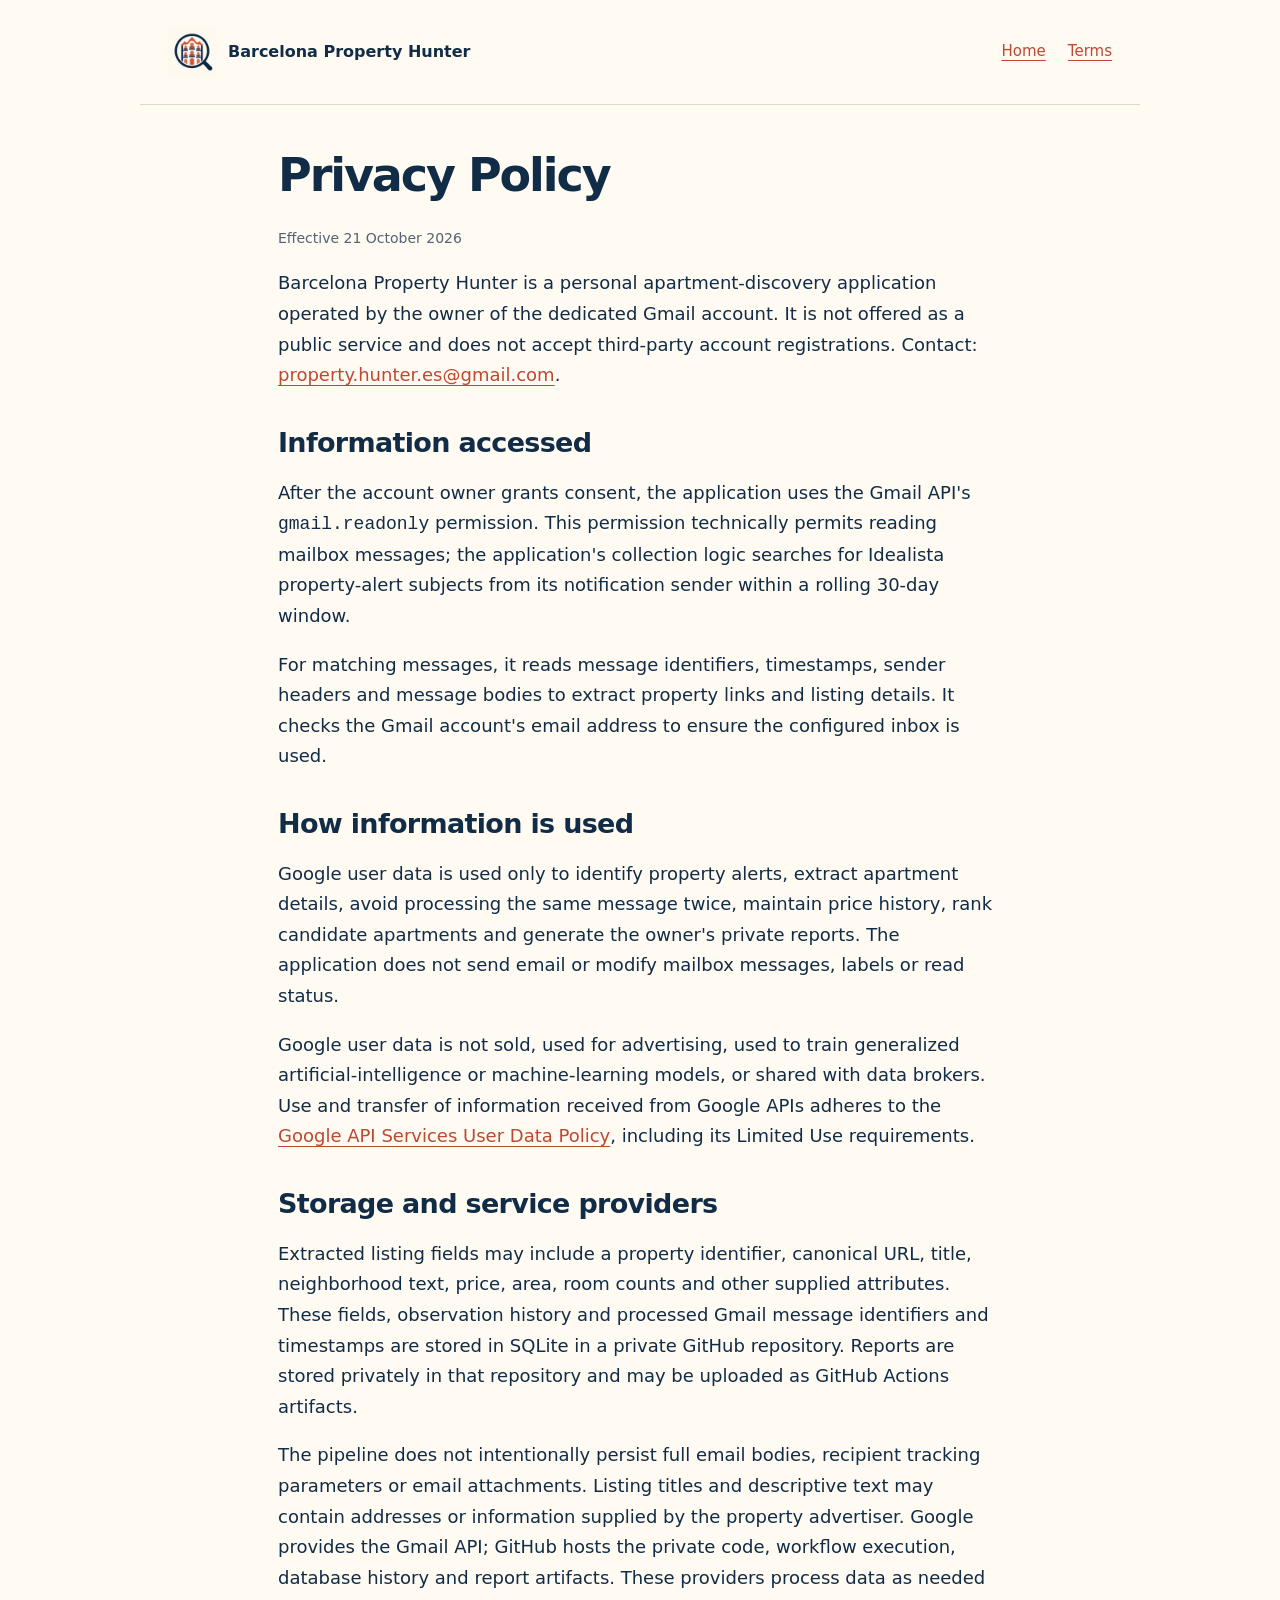
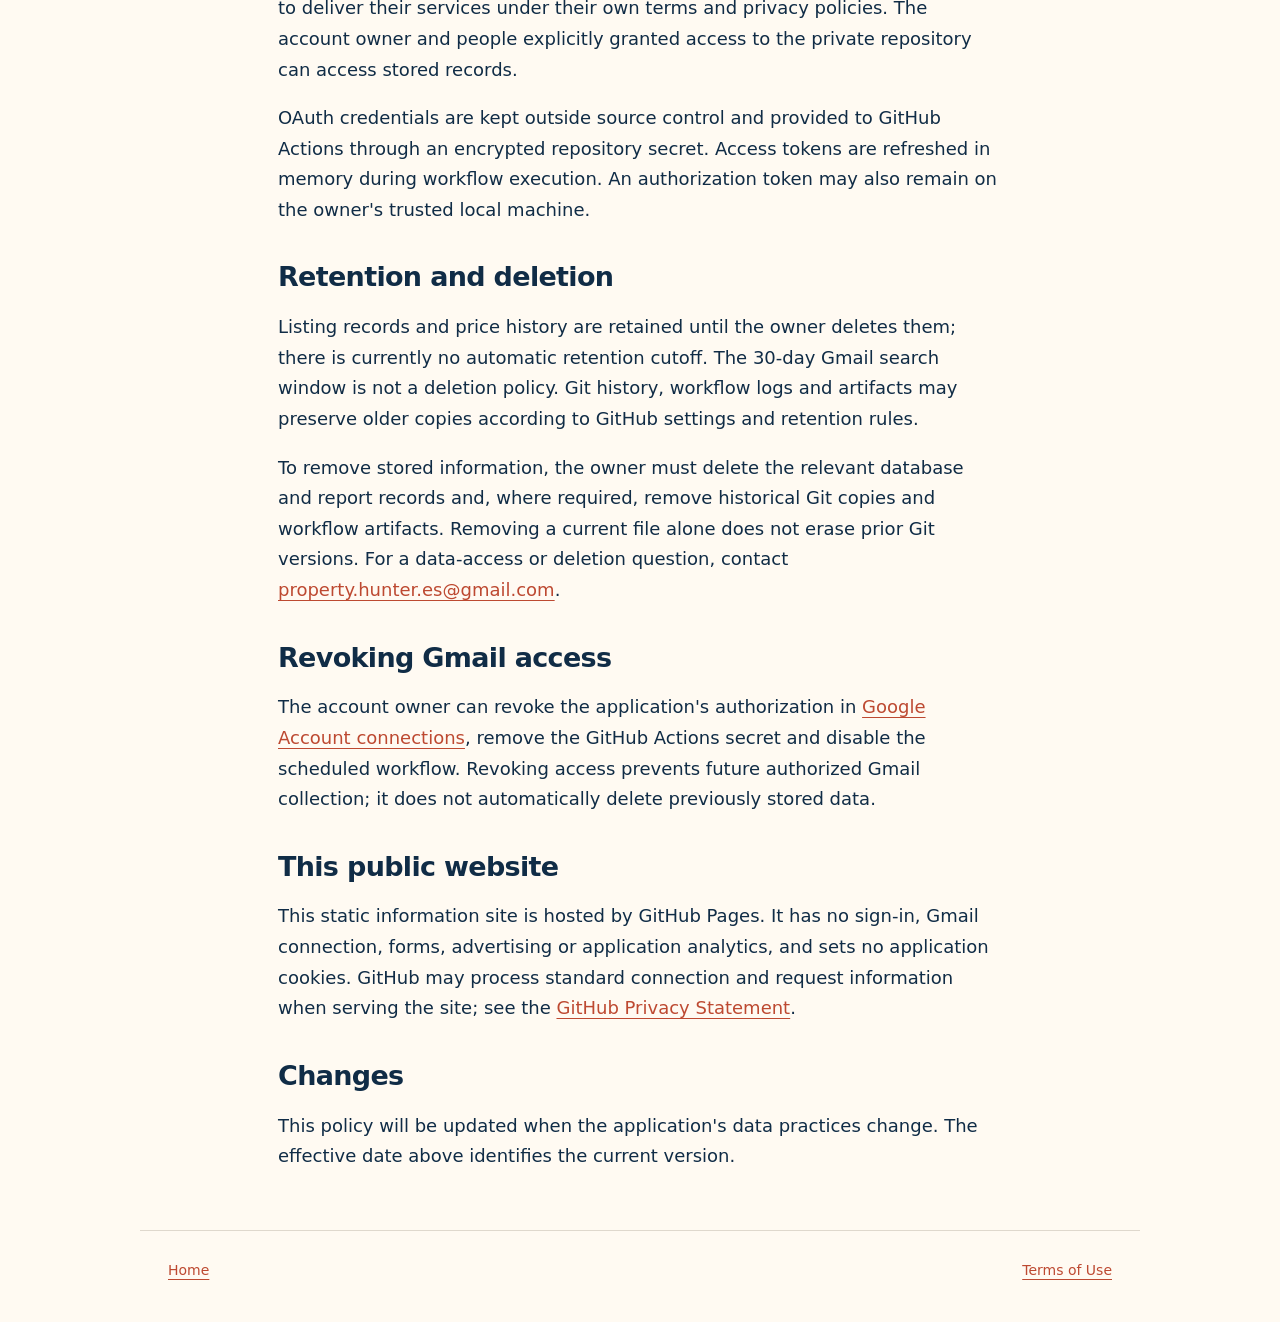
==== privacy.html @ af3b58f5 "Publish Barcelona Property Hunter homepage and privacy information" ====
<!doctype html><html lang="en"><head><meta charset="utf-8"><meta name="viewport" content="width=device-width,initial-scale=1"><title>Privacy Policy — Barcelona Property Hunter</title><link rel="icon" href="assets/logo.png"><link rel="stylesheet" href="style.css"></head><body><header><a href="./"><img src="assets/logo.png" alt="" width="48" height="48">Barcelona Property Hunter</a><nav aria-label="Main navigation"><a href="./">Home</a><a href="terms.html">Terms</a></nav></header><main class="prose"><h1>Privacy Policy</h1><p class="date">Effective 21 October 2026</p>
<p>Barcelona Property Hunter is a personal apartment-discovery application operated by the owner of the dedicated Gmail account. It is not offered as a public service and does not accept third-party account registrations. Contact: <a href="mailto:property.hunter.es@gmail.com">property.hunter.es@gmail.com</a>.</p>
<h2>Information accessed</h2><p>After the account owner grants consent, the application uses the Gmail API's <code>gmail.readonly</code> permission. This permission technically permits reading mailbox messages; the application's collection logic searches for Idealista property-alert subjects from its notification sender within a rolling 30-day window.</p><p>For matching messages, it reads message identifiers, timestamps, sender headers and message bodies to extract property links and listing details. It checks the Gmail account's email address to ensure the configured inbox is used.</p>
<h2>How information is used</h2><p>Google user data is used only to identify property alerts, extract apartment details, avoid processing the same message twice, maintain price history, rank candidate apartments and generate the owner's private reports. The application does not send email or modify mailbox messages, labels or read status.</p><p>Google user data is not sold, used for advertising, used to train generalized artificial-intelligence or machine-learning models, or shared with data brokers. Use and transfer of information received from Google APIs adheres to the <a href="https://developers.google.com/terms/api-services-user-data-policy">Google API Services User Data Policy</a>, including its Limited Use requirements.</p>
<h2>Storage and service providers</h2><p>Extracted listing fields may include a property identifier, canonical URL, title, neighborhood text, price, area, room counts and other supplied attributes. These fields, observation history and processed Gmail message identifiers and timestamps are stored in SQLite in a private GitHub repository. Reports are stored privately in that repository and may be uploaded as GitHub Actions artifacts.</p><p>The pipeline does not intentionally persist full email bodies, recipient tracking parameters or email attachments. Listing titles and descriptive text may contain addresses or information supplied by the property advertiser. Google provides the Gmail API; GitHub hosts the private code, workflow execution, database history and report artifacts. These providers process data as needed to deliver their services under their own terms and privacy policies. The account owner and people explicitly granted access to the private repository can access stored records.</p><p>OAuth credentials are kept outside source control and provided to GitHub Actions through an encrypted repository secret. Access tokens are refreshed in memory during workflow execution. An authorization token may also remain on the owner's trusted local machine.</p>
<h2>Retention and deletion</h2><p>Listing records and price history are retained until the owner deletes them; there is currently no automatic retention cutoff. The 30-day Gmail search window is not a deletion policy. Git history, workflow logs and artifacts may preserve older copies according to GitHub settings and retention rules.</p><p>To remove stored information, the owner must delete the relevant database and report records and, where required, remove historical Git copies and workflow artifacts. Removing a current file alone does not erase prior Git versions. For a data-access or deletion question, contact <a href="mailto:property.hunter.es@gmail.com">property.hunter.es@gmail.com</a>.</p>
<h2>Revoking Gmail access</h2><p>The account owner can revoke the application's authorization in <a href="https://myaccount.google.com/connections">Google Account connections</a>, remove the GitHub Actions secret and disable the scheduled workflow. Revoking access prevents future authorized Gmail collection; it does not automatically delete previously stored data.</p>
<h2>This public website</h2><p>This static information site is hosted by GitHub Pages. It has no sign-in, Gmail connection, forms, advertising or application analytics, and sets no application cookies. GitHub may process standard connection and request information when serving the site; see the <a href="https://docs.github.com/en/site-policy/privacy-policies/github-general-privacy-statement">GitHub Privacy Statement</a>.</p>
<h2>Changes</h2><p>This policy will be updated when the application's data practices change. The effective date above identifies the current version.</p></main><footer><a href="./">Home</a><a href="terms.html">Terms of Use</a></footer></body></html>
---- style.css ----
:root{color-scheme:light;--ink:#102c46;--accent:#bd4931;--paper:#fffaf2;--muted:#536371}*{box-sizing:border-box}body{margin:0;background:var(--paper);color:var(--ink);font:18px/1.7 system-ui,-apple-system,BlinkMacSystemFont,"Segoe UI",sans-serif}a{color:var(--accent);text-underline-offset:4px}a:hover{color:var(--ink)}a:focus-visible{outline:3px solid var(--accent);outline-offset:5px}header,main,footer{max-width:1000px;margin:auto;padding:28px}header{display:flex;justify-content:space-between;align-items:center;gap:24px;border-bottom:1px solid #dfd8cd}header>a{display:flex;align-items:center;gap:12px;color:var(--ink);font-size:16px;font-weight:750;text-decoration:none}header img{width:48px;height:48px}nav{display:flex;gap:22px;font-size:15px}.eyebrow{color:var(--accent);font-size:13px;font-weight:750;letter-spacing:.15em;text-transform:uppercase}.hero{padding:65px 0 45px;max-width:790px}h1{font-size:clamp(38px,6vw,68px);line-height:1.08;letter-spacing:-.045em;margin:18px 0 26px}h2{font-size:27px;line-height:1.25;letter-spacing:-.025em;margin:35px 0 14px}.lead{font-size:23px;line-height:1.55;max-width:720px;color:var(--muted)}.badge{display:inline-block;border:1px solid #d8cabc;border-radius:30px;padding:5px 14px;font-size:14px}.steps{display:grid;grid-template-columns:repeat(3,1fr);gap:30px;padding:20px 0 35px}.steps section{border-top:3px solid var(--accent);padding-top:10px}.steps h2{font-size:21px}.steps p{font-size:16px;color:var(--muted)}.note{background:#f1e9dd;padding:24px 28px;border-radius:12px;margin:30px 0}.prose{max-width:780px;padding-bottom:40px}.prose h1{font-size:46px}.prose li{margin-bottom:8px}.date,footer{font-size:14px;color:var(--muted)}footer{border-top:1px solid #dfd8cd;display:flex;flex-wrap:wrap;justify-content:space-between;gap:14px;padding-bottom:40px}@media(max-width:600px){header{align-items:flex-start;flex-direction:column;padding:20px}main,footer{padding:20px}.hero{padding-top:35px}.steps{grid-template-columns:1fr;gap:8px}.lead{font-size:20px}nav{gap:18px}.prose h1{font-size:37px}}
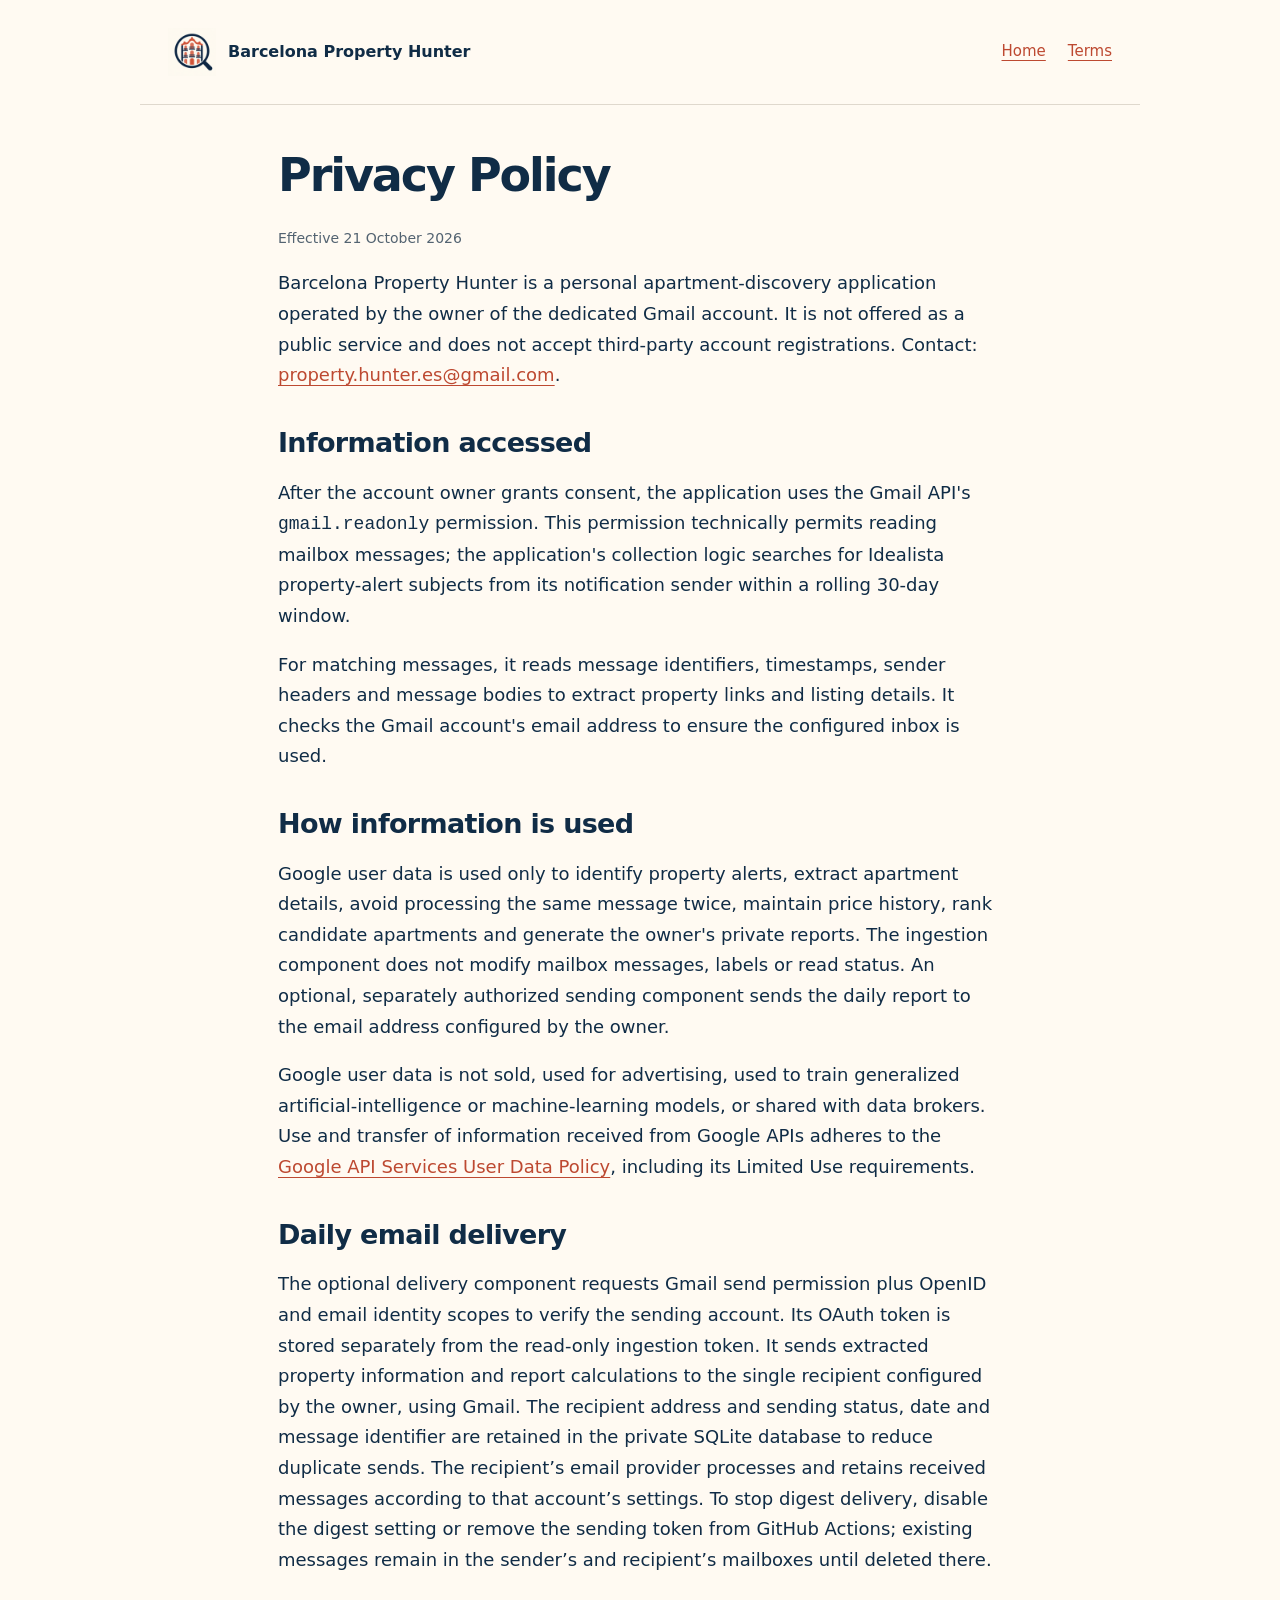
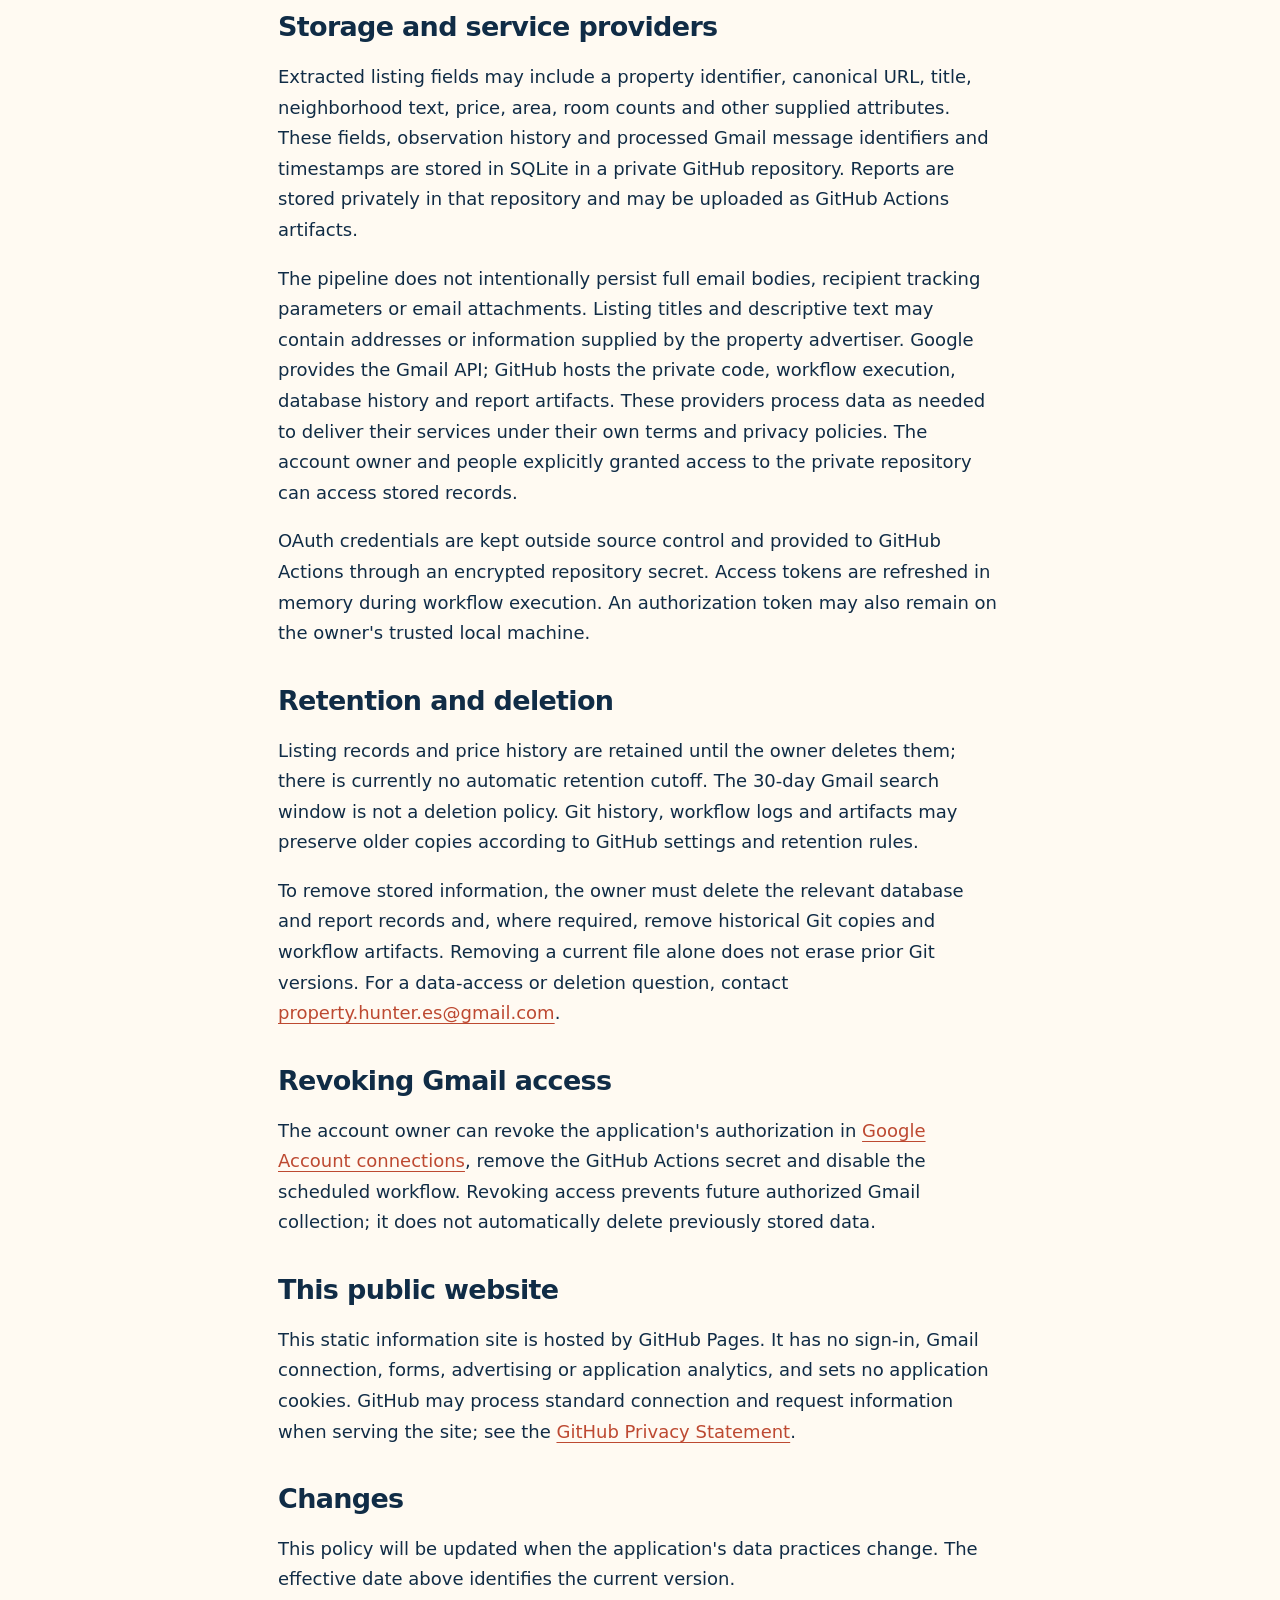
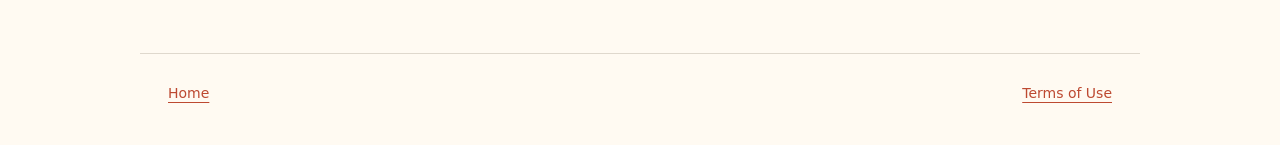
==== commit d382a2d6: "Disclose optional Gmail digest delivery and retention" ====
--- a/privacy.html
+++ b/privacy.html
@@ -1,8 +1,8 @@
 <!doctype html><html lang="en"><head><meta charset="utf-8"><meta name="viewport" content="width=device-width,initial-scale=1"><title>Privacy Policy — Barcelona Property Hunter</title><link rel="icon" href="assets/logo.png"><link rel="stylesheet" href="style.css"></head><body><header><a href="./"><img src="assets/logo.png" alt="" width="48" height="48">Barcelona Property Hunter</a><nav aria-label="Main navigation"><a href="./">Home</a><a href="terms.html">Terms</a></nav></header><main class="prose"><h1>Privacy Policy</h1><p class="date">Effective 21 October 2026</p>
 <p>Barcelona Property Hunter is a personal apartment-discovery application operated by the owner of the dedicated Gmail account. It is not offered as a public service and does not accept third-party account registrations. Contact: <a href="mailto:property.hunter.es@gmail.com">property.hunter.es@gmail.com</a>.</p>
 <h2>Information accessed</h2><p>After the account owner grants consent, the application uses the Gmail API's <code>gmail.readonly</code> permission. This permission technically permits reading mailbox messages; the application's collection logic searches for Idealista property-alert subjects from its notification sender within a rolling 30-day window.</p><p>For matching messages, it reads message identifiers, timestamps, sender headers and message bodies to extract property links and listing details. It checks the Gmail account's email address to ensure the configured inbox is used.</p>
-<h2>How information is used</h2><p>Google user data is used only to identify property alerts, extract apartment details, avoid processing the same message twice, maintain price history, rank candidate apartments and generate the owner's private reports. The application does not send email or modify mailbox messages, labels or read status.</p><p>Google user data is not sold, used for advertising, used to train generalized artificial-intelligence or machine-learning models, or shared with data brokers. Use and transfer of information received from Google APIs adheres to the <a href="https://developers.google.com/terms/api-services-user-data-policy">Google API Services User Data Policy</a>, including its Limited Use requirements.</p>
-<h2>Storage and service providers</h2><p>Extracted listing fields may include a property identifier, canonical URL, title, neighborhood text, price, area, room counts and other supplied attributes. These fields, observation history and processed Gmail message identifiers and timestamps are stored in SQLite in a private GitHub repository. Reports are stored privately in that repository and may be uploaded as GitHub Actions artifacts.</p><p>The pipeline does not intentionally persist full email bodies, recipient tracking parameters or email attachments. Listing titles and descriptive text may contain addresses or information supplied by the property advertiser. Google provides the Gmail API; GitHub hosts the private code, workflow execution, database history and report artifacts. These providers process data as needed to deliver their services under their own terms and privacy policies. The account owner and people explicitly granted access to the private repository can access stored records.</p><p>OAuth credentials are kept outside source control and provided to GitHub Actions through an encrypted repository secret. Access tokens are refreshed in memory during workflow execution. An authorization token may also remain on the owner's trusted local machine.</p>
+<h2>How information is used</h2><p>Google user data is used only to identify property alerts, extract apartment details, avoid processing the same message twice, maintain price history, rank candidate apartments and generate the owner's private reports. The ingestion component does not modify mailbox messages, labels or read status. An optional, separately authorized sending component sends the daily report to the email address configured by the owner.</p><p>Google user data is not sold, used for advertising, used to train generalized artificial-intelligence or machine-learning models, or shared with data brokers. Use and transfer of information received from Google APIs adheres to the <a href="https://developers.google.com/terms/api-services-user-data-policy">Google API Services User Data Policy</a>, including its Limited Use requirements.</p>
+<h2>Daily email delivery</h2><p>The optional delivery component requests Gmail send permission plus OpenID and email identity scopes to verify the sending account. Its OAuth token is stored separately from the read-only ingestion token. It sends extracted property information and report calculations to the single recipient configured by the owner, using Gmail. The recipient address and sending status, date and message identifier are retained in the private SQLite database to reduce duplicate sends. The recipient’s email provider processes and retains received messages according to that account’s settings. To stop digest delivery, disable the digest setting or remove the sending token from GitHub Actions; existing messages remain in the sender’s and recipient’s mailboxes until deleted there.</p><h2>Storage and service providers</h2><p>Extracted listing fields may include a property identifier, canonical URL, title, neighborhood text, price, area, room counts and other supplied attributes. These fields, observation history and processed Gmail message identifiers and timestamps are stored in SQLite in a private GitHub repository. Reports are stored privately in that repository and may be uploaded as GitHub Actions artifacts.</p><p>The pipeline does not intentionally persist full email bodies, recipient tracking parameters or email attachments. Listing titles and descriptive text may contain addresses or information supplied by the property advertiser. Google provides the Gmail API; GitHub hosts the private code, workflow execution, database history and report artifacts. These providers process data as needed to deliver their services under their own terms and privacy policies. The account owner and people explicitly granted access to the private repository can access stored records.</p><p>OAuth credentials are kept outside source control and provided to GitHub Actions through an encrypted repository secret. Access tokens are refreshed in memory during workflow execution. An authorization token may also remain on the owner's trusted local machine.</p>
 <h2>Retention and deletion</h2><p>Listing records and price history are retained until the owner deletes them; there is currently no automatic retention cutoff. The 30-day Gmail search window is not a deletion policy. Git history, workflow logs and artifacts may preserve older copies according to GitHub settings and retention rules.</p><p>To remove stored information, the owner must delete the relevant database and report records and, where required, remove historical Git copies and workflow artifacts. Removing a current file alone does not erase prior Git versions. For a data-access or deletion question, contact <a href="mailto:property.hunter.es@gmail.com">property.hunter.es@gmail.com</a>.</p>
 <h2>Revoking Gmail access</h2><p>The account owner can revoke the application's authorization in <a href="https://myaccount.google.com/connections">Google Account connections</a>, remove the GitHub Actions secret and disable the scheduled workflow. Revoking access prevents future authorized Gmail collection; it does not automatically delete previously stored data.</p>
 <h2>This public website</h2><p>This static information site is hosted by GitHub Pages. It has no sign-in, Gmail connection, forms, advertising or application analytics, and sets no application cookies. GitHub may process standard connection and request information when serving the site; see the <a href="https://docs.github.com/en/site-policy/privacy-policies/github-general-privacy-statement">GitHub Privacy Statement</a>.</p>
